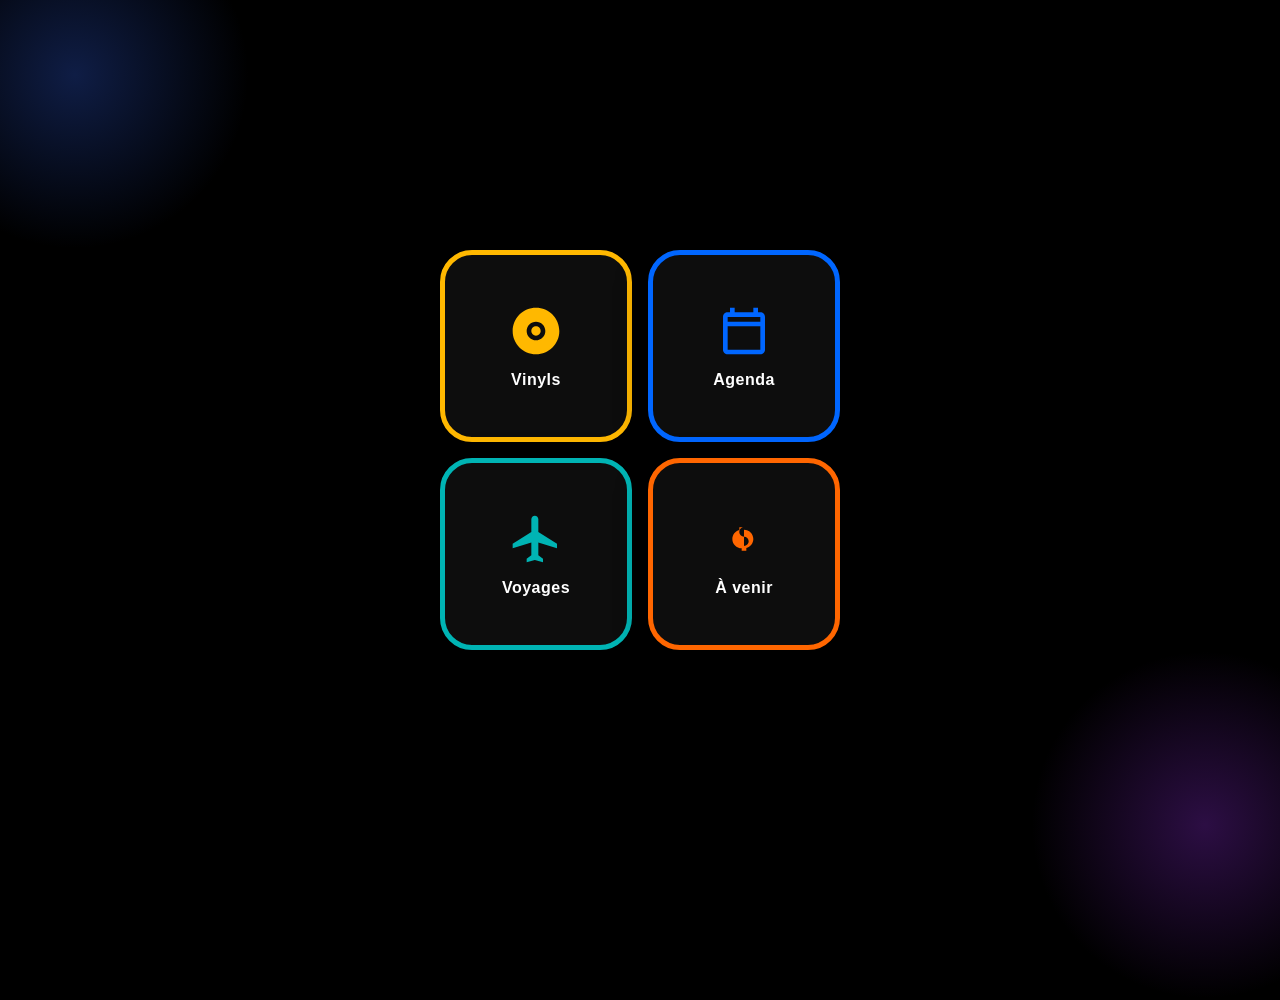
==== test.html @ d6663b41 "Create test.html" ====
<!DOCTYPE html>
<html lang="fr">
<head>
    <meta charset="UTF-8">
    <meta name="viewport" content="width=device-width, initial-scale=1.0">
    <title>Aperçu du Hub PWA</title>
    <style>
        * { margin: 0; padding: 0; box-sizing: border-box; }
        
        body {
            width: 100vw;
            height: 100vh;
            background: #000000;
            display: flex;
            align-items: center;
            justify-content: center;
            font-family: 'Segoe UI', Tahoma, Geneva, Verdana, sans-serif;
            overflow: hidden;
            position: relative;
        }

        /* Halos lumineux en arrière-plan */
        .glow-top {
            position: absolute;
            top: -100px;
            left: -100px;
            width: 350px;
            height: 350px;
            background: radial-gradient(circle, rgba(30, 58, 138, 0.5) 0%, transparent 70%);
            pointer-events: none;
        }

        .glow-bottom {
            position: absolute;
            bottom: -100px;
            right: -100px;
            width: 350px;
            height: 350px;
            background: radial-gradient(circle, rgba(88, 28, 135, 0.5) 0%, transparent 70%);
            pointer-events: none;
        }

        /* Grille du Menu */
        .menu-grid {
            display: grid;
            grid-template-columns: 1fr 1fr;
            grid-template-rows: 1fr 1fr;
            gap: 16px;
            width: 90%;
            max-width: 400px;
            height: 400px;
            z-index: 1;
        }

        /* Style des cartes */
        .card {
            background: rgba(255, 255, 255, 0.05);
            backdrop-filter: blur(16px);
            -webkit-backdrop-filter: blur(16px);
            border-radius: 32px;
            border: 5px solid transparent;
            display: flex;
            flex-direction: column;
            align-items: center;
            justify-content: center;
            gap: 12px;
            box-shadow: 0 10px 30px rgba(0,0,0,0.5);
            transition: transform 0.2s ease, background 0.2s ease;
            cursor: pointer;
        }

        .card:active {
            transform: scale(0.95);
            background: rgba(255, 255, 255, 0.12);
        }

        .card svg {
            width: 56px;
            height: 56px;
        }

        .card span {
            color: #ffffff;
            font-size: 16px;
            font-weight: 600;
            letter-spacing: 0.5px;
        }

        /* Couleurs des contours identiques */
        #vinyl { border-color: #FFB800; }
        #vinyl svg { fill: #FFB800; }

        #agenda { border-color: #0066FF; }
        #agenda svg { fill: #0066FF; }

        #voyages { border-color: #00B4B4; }
        #voyages svg { fill: #00B4B4; }

        #avenir { border-color: #FF6600; }
        #avenir svg { fill: #FF6600; }
    </style>
</head>
<body>

    <div class="glow-top"></div>
    <div class="glow-bottom"></div>

    <div class="menu-grid">
        
        <!-- Vinyl -->
        <div class="card" id="vinyl">
            <svg viewBox="0 0 24 24"><path d="M12 2C6.48 2 2 6.48 2 12s4.48 10 10 10 10-4.48 10-10S17.52 2 12 2zm0 14c-2.21 0-4-1.79-4-4s1.79-4 4-4 4 1.79 4 4-1.79 4-4 4zm0-6c-1.1 0-2 .9-2 2s.9 2 2 2 2-.9 2-2-.9-2-2-2z"/></svg>
            <span>Vinyls</span>
        </div>

        <!-- Agenda -->
        <div class="card" id="agenda">
            <svg viewBox="0 0 24 24"><path d="M19 4h-1V2h-2v2H8V2H6v2H5c-1.11 0-1.99.9-1.99 2L3 20c0 1.1.89 2 2 2h14c1.1 0 2-.9 2-2V6c0-1.1-.9-2-2-2zm0 16H5V10h14v10zm0-12H5V6h14v2z"/></svg>
            <span>Agenda</span>
        </div>

        <!-- Voyages -->
        <div class="card" id="voyages">
            <svg viewBox="0 0 24 24"><path d="M21 16v-2l-8-5V3.5c0-.83-.67-1.5-1.5-1.5S10 2.67 10 3.5V9l-8 5v2l8-2.5V19l-2 1.5V22l3.5-1 3.5 1v-1.5L13 19v-5.5l8 2.5z"/></svg>
            <span>Voyages</span>
        </div>

        <!-- À venir / Budget -->
        <div class="card" id="avenir">
            <svg viewBox="0 0 24 24"><path d="M11 17h2v-1.17c1.73-.44 3-2.01 3-3.83 0-2.21-1.79-4-4-4V7h-2v1.17c-1.73.44-3 2.01-3 3.83 0 2.21 1.79 4 4 4V17zm1-6c1.1 0 2 .9 2 2s-.9 2-2 2v-4zm-2-2c0-1.1.9-2 2-2v4c-1.1 0-2-.9-2-2z"/></svg>
            <span>À venir</span>
        </div>

    </div>

</body>
</html>
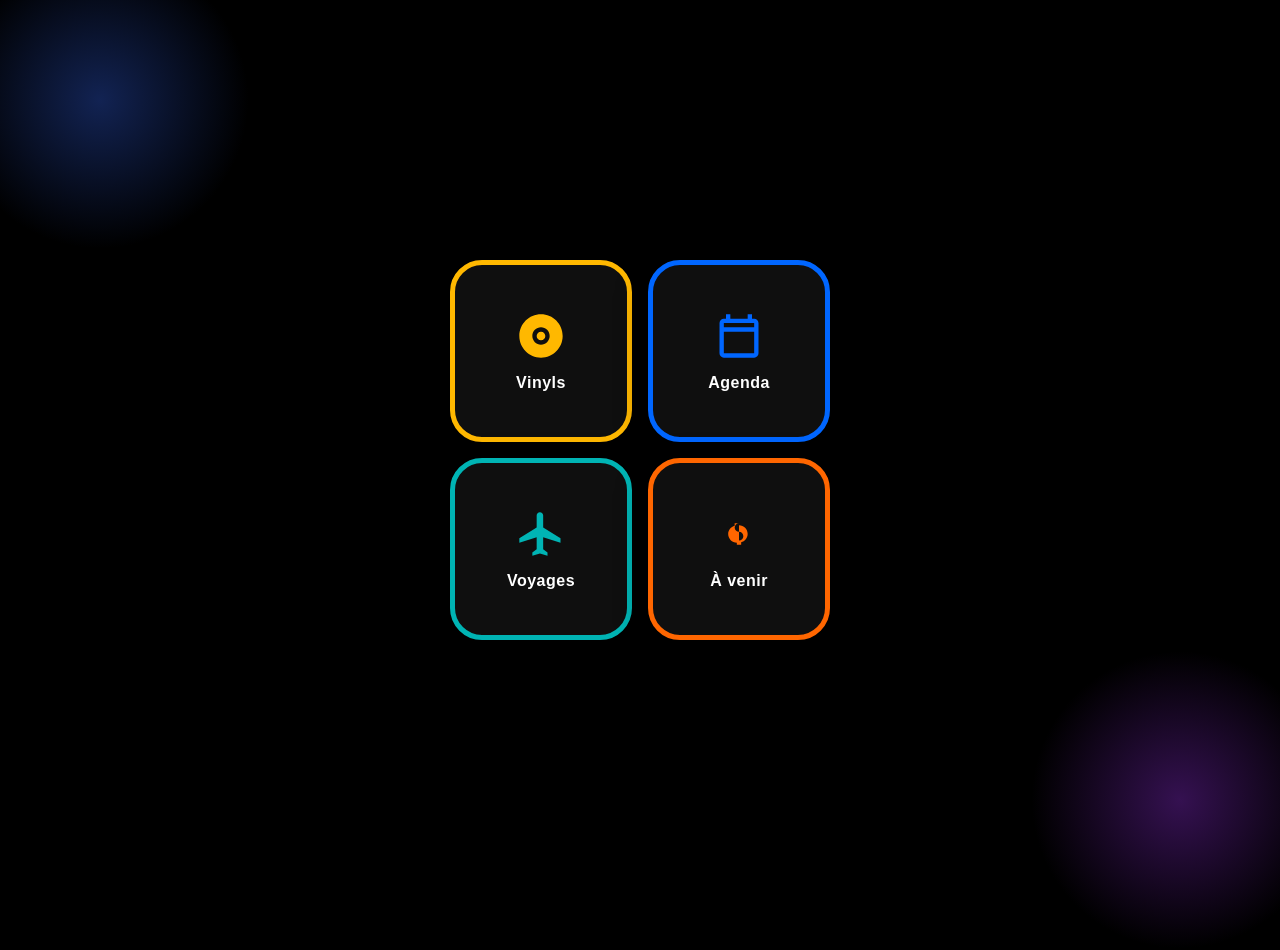
==== commit 5d473267: "Create test.html" ====
--- a/test.html
+++ b/test.html
@@ -3,10 +3,10 @@
 <head>
     <meta charset="UTF-8">
     <meta name="viewport" content="width=device-width, initial-scale=1.0">
-    <title>Aperçu du Hub PWA</title>
+    <title>Aperçu Hub PWA</title>
     <style>
         * { margin: 0; padding: 0; box-sizing: border-box; }
-        
+
         body {
             width: 100vw;
             height: 100vh;
@@ -22,21 +22,21 @@
         /* Halos lumineux en arrière-plan */
         .glow-top {
             position: absolute;
-            top: -100px;
-            left: -100px;
-            width: 350px;
-            height: 350px;
-            background: radial-gradient(circle, rgba(30, 58, 138, 0.5) 0%, transparent 70%);
+            top: -50px;
+            left: -50px;
+            width: 300px;
+            height: 300px;
+            background: radial-gradient(circle, rgba(30, 58, 138, 0.6) 0%, transparent 70%);
             pointer-events: none;
         }
 
         .glow-bottom {
             position: absolute;
-            bottom: -100px;
-            right: -100px;
-            width: 350px;
-            height: 350px;
-            background: radial-gradient(circle, rgba(88, 28, 135, 0.5) 0%, transparent 70%);
+            bottom: -50px;
+            right: -50px;
+            width: 300px;
+            height: 300px;
+            background: radial-gradient(circle, rgba(88, 28, 135, 0.6) 0%, transparent 70%);
             pointer-events: none;
         }
 
@@ -47,14 +47,14 @@
             grid-template-rows: 1fr 1fr;
             gap: 16px;
             width: 90%;
-            max-width: 400px;
-            height: 400px;
+            max-width: 380px;
+            height: 380px;
             z-index: 1;
         }
 
         /* Style des cartes */
         .card {
-            background: rgba(255, 255, 255, 0.05);
+            background: rgba(255, 255, 255, 0.06);
             backdrop-filter: blur(16px);
             -webkit-backdrop-filter: blur(16px);
             border-radius: 32px;
@@ -70,13 +70,13 @@
         }
 
         .card:active {
-            transform: scale(0.95);
-            background: rgba(255, 255, 255, 0.12);
+            transform: scale(0.94);
+            background: rgba(255, 255, 255, 0.15);
         }
 
         .card svg {
-            width: 56px;
-            height: 56px;
+            width: 52px;
+            height: 52px;
         }
 
         .card span {
@@ -86,7 +86,7 @@
             letter-spacing: 0.5px;
         }
 
-        /* Couleurs des contours identiques */
+        /* Couleurs des contours identiques à Vinyl */
         #vinyl { border-color: #FFB800; }
         #vinyl svg { fill: #FFB800; }
 
@@ -125,7 +125,7 @@
             <span>Voyages</span>
         </div>
 
-        <!-- À venir / Budget -->
+        <!-- À venir -->
         <div class="card" id="avenir">
             <svg viewBox="0 0 24 24"><path d="M11 17h2v-1.17c1.73-.44 3-2.01 3-3.83 0-2.21-1.79-4-4-4V7h-2v1.17c-1.73.44-3 2.01-3 3.83 0 2.21 1.79 4 4 4V17zm1-6c1.1 0 2 .9 2 2s-.9 2-2 2v-4zm-2-2c0-1.1.9-2 2-2v4c-1.1 0-2-.9-2-2z"/></svg>
             <span>À venir</span>
